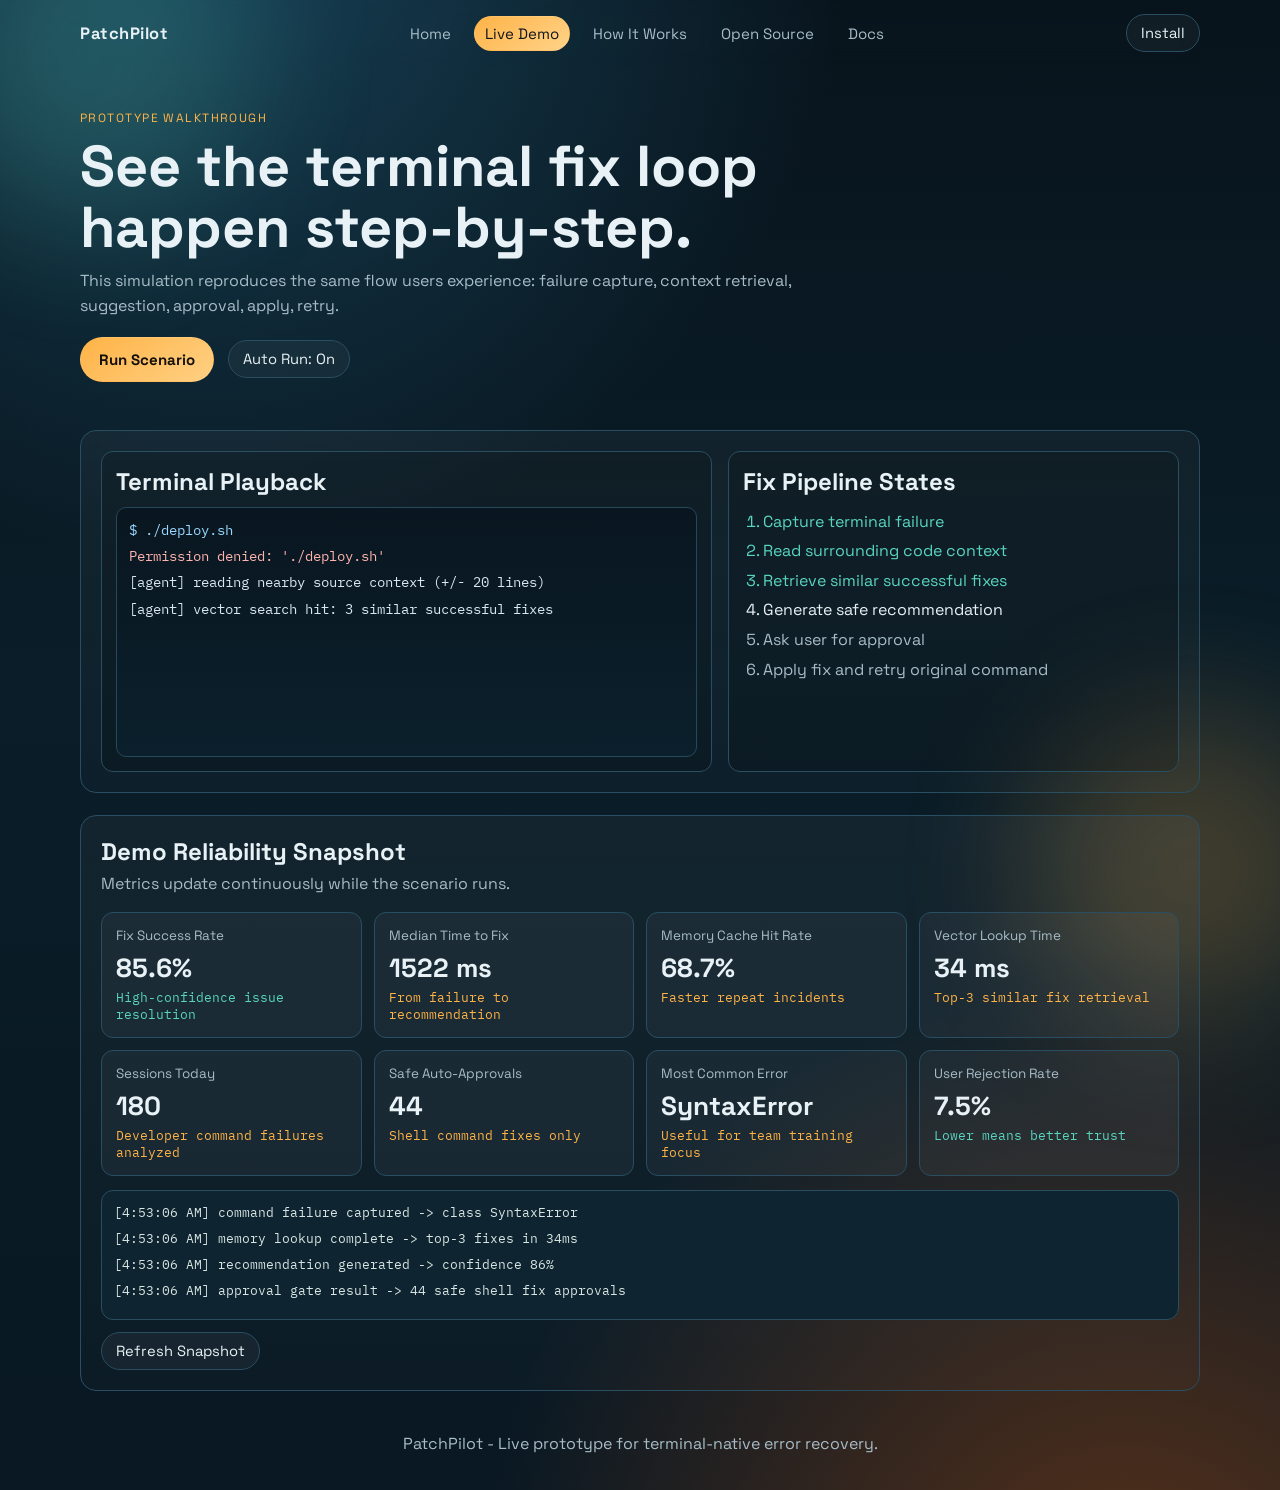
==== pages/demo.html @ 29120503 "feat: launch multi-page open-source product site" ====
<!doctype html>
<html lang="en">
<head>
  <meta charset="UTF-8" />
  <meta name="viewport" content="width=device-width, initial-scale=1.0" />
  <title>PatchPilot Live Demo | Terminal Fix Engine</title>
  <meta name="description" content="Watch PatchPilot simulate failure capture, reasoning, approval, and automatic command retry in a terminal-style prototype." />
  <link rel="preconnect" href="https://fonts.googleapis.com" />
  <link rel="preconnect" href="https://fonts.gstatic.com" crossorigin />
  <link href="https://fonts.googleapis.com/css2?family=Space+Grotesk:wght@400;500;700&family=IBM+Plex+Mono:wght@400;500&display=swap" rel="stylesheet" />
  <link rel="stylesheet" href="../assets/css/styles.css" />
</head>
<body data-page="demo">
  <div class="bg-glow bg-glow-a"></div>
  <div class="bg-glow bg-glow-b"></div>

  <header class="topbar wrap">
    <a href="../index.html" class="brand">PatchPilot</a>
    <nav class="nav">
      <a href="../index.html" data-nav="home">Home</a>
      <a href="demo.html" data-nav="demo">Live Demo</a>
      <a href="how-it-works.html" data-nav="how">How It Works</a>
      <a href="opensource.html" data-nav="oss">Open Source</a>
      <a href="docs.html" data-nav="docs">Docs</a>
    </nav>
    <a href="docs.html" class="ghost-btn">Install</a>
  </header>

  <main class="wrap">
    <section class="page-hero reveal">
      <p class="eyebrow">Prototype Walkthrough</p>
      <h1>See the terminal fix loop happen step-by-step.</h1>
      <p class="sub">This simulation reproduces the same flow users experience: failure capture, context retrieval, suggestion, approval, apply, retry.</p>
      <div class="hero-actions">
        <button type="button" class="cta-btn" id="runScenarioBtn">Run Scenario</button>
        <button type="button" class="ghost-btn" id="toggleAutoBtn">Auto Run: On</button>
      </div>
    </section>

    <section class="panel reveal demo-layout">
      <article>
        <h2>Terminal Playback</h2>
        <div class="terminal-proto" id="prototypeTerminal"></div>
      </article>
      <article>
        <h2>Fix Pipeline States</h2>
        <ol class="step-list" id="stepList">
          <li>Capture terminal failure</li>
          <li>Read surrounding code context</li>
          <li>Retrieve similar successful fixes</li>
          <li>Generate safe recommendation</li>
          <li>Ask user for approval</li>
          <li>Apply fix and retry original command</li>
        </ol>
      </article>
    </section>

    <section class="panel reveal">
      <div class="section-head">
        <h2>Demo Reliability Snapshot</h2>
        <p>Metrics update continuously while the scenario runs.</p>
      </div>
      <div class="metric-grid" id="metricGrid"></div>
      <div class="stream" id="eventStream"></div>
      <button class="ghost-btn refresh" id="refreshBtn" type="button">Refresh Snapshot</button>
    </section>
  </main>

  <footer class="wrap footer">
    <p>PatchPilot - Live prototype for terminal-native error recovery.</p>
  </footer>

  <script src="../assets/js/app.js"></script>
</body>
</html>
---- assets/css/styles.css ----
:root {
  --bg: #08141c;
  --bg-soft: #102532;
  --card: #153445;
  --ink: #e8f2f6;
  --muted: #a7bcc7;
  --line: #2a4e61;
  --accent: #ffb347;
  --accent-2: #59d5c0;
  --danger: #ff7b72;
  --ok: #86efac;
}

* { box-sizing: border-box; }

html {
  scroll-behavior: smooth;
}

body {
  margin: 0;
  font-family: "Space Grotesk", sans-serif;
  color: var(--ink);
  background:
    radial-gradient(circle at 16% -6%, #184359, transparent 34%),
    radial-gradient(circle at 88% 110%, #5a321a, transparent 33%),
    linear-gradient(180deg, #08141c, #0a1d28 45%, #091823);
  min-height: 100vh;
  overflow-x: hidden;
}

a {
  color: inherit;
}

.wrap {
  width: min(1120px, 92vw);
  margin: 0 auto;
}

.bg-glow {
  position: fixed;
  width: 320px;
  height: 320px;
  border-radius: 50%;
  pointer-events: none;
  filter: blur(70px);
  opacity: 0.22;
  z-index: 0;
}

.bg-glow-a {
  background: var(--accent-2);
  top: -100px;
  left: -72px;
}

.bg-glow-b {
  background: var(--accent);
  bottom: -130px;
  right: -70px;
}

.topbar {
  position: sticky;
  top: 0;
  z-index: 20;
  display: flex;
  align-items: center;
  justify-content: space-between;
  gap: 14px;
  padding: 14px 0;
  backdrop-filter: blur(8px);
}

.brand {
  font-size: 1.03rem;
  font-weight: 700;
  letter-spacing: 0.5px;
  text-decoration: none;
}

.nav {
  display: flex;
  align-items: center;
  gap: 12px;
}

.nav a {
  color: var(--muted);
  text-decoration: none;
  font-size: 0.94rem;
  border: 1px solid transparent;
  border-radius: 999px;
  padding: 7px 10px;
}

.nav a:hover {
  color: var(--ink);
  border-color: rgba(255, 255, 255, 0.13);
}

.nav a.active {
  color: #10151b;
  background: linear-gradient(145deg, var(--accent), #ffd389);
}

.ghost-btn {
  border: 1px solid var(--line);
  background: rgba(255, 255, 255, 0.04);
  color: var(--ink);
  border-radius: 999px;
  padding: 9px 14px;
  cursor: pointer;
  font-family: inherit;
  font-size: 0.92rem;
  text-decoration: none;
  transition: border-color 0.2s ease, transform 0.2s ease;
}

.ghost-btn:hover {
  border-color: var(--accent);
  transform: translateY(-1px);
}

.cta-btn,
.ghost-link {
  text-decoration: none;
}

.cta-btn {
  display: inline-block;
  border: 1px solid transparent;
  background: linear-gradient(145deg, var(--accent), #ffd083);
  color: #15110a;
  font-weight: 700;
  border-radius: 999px;
  padding: 12px 18px;
  cursor: pointer;
  font-family: inherit;
  font-size: 0.94rem;
  transition: transform 0.2s ease;
}

.cta-btn:hover {
  transform: translateY(-1px);
}

.ghost-link {
  color: var(--muted);
  border-bottom: 1px solid transparent;
  padding-bottom: 2px;
}

.ghost-link:hover {
  color: var(--ink);
  border-bottom-color: var(--line);
}

.hero,
.panel,
.page-hero,
.trust-bar,
.cta-panel {
  position: relative;
  z-index: 1;
}

.hero,
.page-hero {
  padding: 44px 0 26px;
}

.eyebrow {
  color: var(--accent);
  text-transform: uppercase;
  letter-spacing: 0.12em;
  font-size: 0.75rem;
}

h1 {
  margin: 10px 0;
  line-height: 1.06;
  font-size: clamp(2rem, 5vw, 3.6rem);
  max-width: 900px;
}

h2 {
  margin: 0;
}

h3 {
  margin: 0 0 6px;
  font-size: 1.03rem;
}

p { margin: 0; }

.sub {
  color: var(--muted);
  max-width: 760px;
  line-height: 1.58;
}

.hero-chips {
  margin-top: 20px;
  display: flex;
  flex-wrap: wrap;
  gap: 10px;
}

.hero-chips span {
  border: 1px solid var(--line);
  background: rgba(255, 255, 255, 0.05);
  border-radius: 999px;
  padding: 8px 12px;
  font-size: 0.84rem;
}

.hero-actions {
  margin-top: 18px;
  display: flex;
  flex-wrap: wrap;
  align-items: center;
  gap: 14px;
}

.top-gap {
  margin-top: 16px;
}

.terminal-demo {
  margin-top: 22px;
  border: 1px solid var(--line);
  border-radius: 14px;
  background: #0a1c26;
  padding: 14px;
  font-family: "IBM Plex Mono", monospace;
  font-size: 0.9rem;
  box-shadow: 0 16px 34px rgba(0, 0, 0, 0.2);
}

.terminal-demo p { margin: 0 0 8px; }
.terminal-demo p:last-child { margin-bottom: 0; }

.terminal-demo .err { color: #ffb39f; }
.terminal-demo .ok { color: #8de8b9; }

.trust-bar {
  margin: 10px 0 24px;
  border: 1px solid var(--line);
  border-radius: 16px;
  padding: 14px;
  background: rgba(255, 255, 255, 0.03);
}

.trust-bar p {
  color: var(--muted);
  margin-bottom: 10px;
}

.trust-logos {
  display: flex;
  flex-wrap: wrap;
  gap: 10px;
}

.trust-logos span {
  border: 1px solid var(--line);
  border-radius: 999px;
  padding: 7px 11px;
  background: rgba(0, 0, 0, 0.16);
  font-size: 0.84rem;
}

.panel {
  margin: 22px 0;
  border: 1px solid var(--line);
  border-radius: 16px;
  background: linear-gradient(180deg, rgba(255, 255, 255, 0.04), rgba(255, 255, 255, 0.015));
  padding: 20px;
}

.section-head p {
  margin-top: 6px;
  color: var(--muted);
}

.feature-grid {
  margin-top: 14px;
  display: grid;
  grid-template-columns: repeat(3, minmax(0, 1fr));
  gap: 12px;
}

.feature-grid article {
  border: 1px solid var(--line);
  border-radius: 12px;
  padding: 13px;
  background: rgba(0, 0, 0, 0.15);
}

.metric-grid {
  margin-top: 18px;
  display: grid;
  grid-template-columns: repeat(4, minmax(0, 1fr));
  gap: 12px;
}

.metric-card {
  border: 1px solid var(--line);
  border-radius: 12px;
  padding: 14px;
  background: rgba(255, 255, 255, 0.04);
}

.metric-label {
  color: var(--muted);
  font-size: 0.84rem;
}

.metric-value {
  margin-top: 7px;
  font-size: 1.64rem;
  font-weight: 700;
}

.metric-trend {
  margin-top: 4px;
  font-family: "IBM Plex Mono", monospace;
  font-size: 0.8rem;
}

.good { color: var(--accent-2); }
.warn { color: var(--accent); }
.bad { color: var(--danger); }

.stream {
  margin-top: 14px;
  border: 1px solid var(--line);
  border-radius: 12px;
  padding: 12px;
  background: #0e2430;
  font-family: "IBM Plex Mono", monospace;
  font-size: 0.84rem;
  max-height: 196px;
  overflow: auto;
}

.stream p {
  margin: 0 0 8px;
  color: #d8e6e3;
}

.refresh {
  margin-top: 12px;
}

.flow-list {
  margin: 12px 0 0;
  padding-left: 18px;
  line-height: 1.65;
}

.flow-list strong {
  color: var(--accent);
}

.safety-grid,
.roadmap-grid {
  margin-top: 12px;
  display: grid;
  grid-template-columns: repeat(2, minmax(0, 1fr));
  gap: 12px;
}

.safety-grid article,
.roadmap-grid article {
  border: 1px solid var(--line);
  border-radius: 12px;
  padding: 12px;
  background: rgba(0, 0, 0, 0.14);
}

.faq-list {
  margin-top: 12px;
  display: grid;
  gap: 10px;
}

details {
  border: 1px solid var(--line);
  border-radius: 10px;
  padding: 10px 12px;
  background: rgba(0, 0, 0, 0.16);
}

summary {
  cursor: pointer;
  font-weight: 500;
}

details p {
  color: var(--muted);
  margin-top: 8px;
  line-height: 1.5;
}

.cta-panel {
  margin: 24px 0 16px;
  border-radius: 16px;
  border: 1px solid var(--accent);
  background: linear-gradient(145deg, rgba(255, 179, 71, 0.22), rgba(89, 213, 192, 0.16));
  padding: 20px;
}

.cta-panel p {
  color: #ddf0eb;
}

.demo-layout {
  display: grid;
  grid-template-columns: 1.15fr 0.85fr;
  gap: 16px;
}

.demo-layout article {
  border: 1px solid var(--line);
  border-radius: 12px;
  padding: 14px;
  background: rgba(0, 0, 0, 0.14);
}

.terminal-proto {
  margin-top: 10px;
  border: 1px solid #26485b;
  border-radius: 10px;
  background: linear-gradient(180deg, #091620, #0b202c);
  min-height: 250px;
  max-height: 340px;
  overflow: auto;
  padding: 12px;
  font-family: "IBM Plex Mono", monospace;
  font-size: 0.85rem;
  line-height: 1.5;
}

.terminal-line {
  margin-bottom: 6px;
  white-space: pre-wrap;
}

.terminal-line.cmd { color: #9ad8ff; }
.terminal-line.err { color: #ffb4ad; }
.terminal-line.ok { color: var(--ok); }
.terminal-line.info { color: #d8e6f2; }

.step-list {
  margin: 10px 0 0;
  padding-left: 20px;
  line-height: 1.85;
}

.step-list li {
  color: var(--muted);
}

.step-list li.active {
  color: var(--ink);
}

.step-list li.done {
  color: var(--accent-2);
}

.code-block {
  margin-top: 12px;
  border: 1px solid var(--line);
  border-radius: 12px;
  background: #0b1f2a;
  overflow: auto;
}

.code-block pre {
  margin: 0;
  padding: 14px;
  font-family: "IBM Plex Mono", monospace;
  font-size: 0.84rem;
  color: #dbe6ec;
}

.footer {
  color: var(--muted);
  text-align: center;
  padding: 20px 0 36px;
}

.reveal {
  opacity: 0;
  transform: translateY(10px);
  animation: reveal 0.55s ease forwards;
}

.reveal:nth-of-type(2) { animation-delay: 0.08s; }
.reveal:nth-of-type(3) { animation-delay: 0.14s; }
.reveal:nth-of-type(4) { animation-delay: 0.2s; }
.reveal:nth-of-type(5) { animation-delay: 0.26s; }

@keyframes reveal {
  to {
    opacity: 1;
    transform: translateY(0);
  }
}

@media (max-width: 980px) {
  .feature-grid,
  .metric-grid {
    grid-template-columns: repeat(2, minmax(0, 1fr));
  }

  .demo-layout {
    grid-template-columns: 1fr;
  }
}

@media (max-width: 840px) {
  .topbar {
    flex-wrap: wrap;
    justify-content: center;
  }

  .nav {
    justify-content: center;
    flex-wrap: wrap;
  }
}

@media (max-width: 640px) {
  .feature-grid,
  .metric-grid,
  .safety-grid,
  .roadmap-grid {
    grid-template-columns: 1fr;
  }

  .hero-actions {
    flex-direction: column;
    align-items: stretch;
  }

  .hero-actions .cta-btn,
  .hero-actions .ghost-btn,
  .hero-actions .ghost-link {
    text-align: center;
  }
}
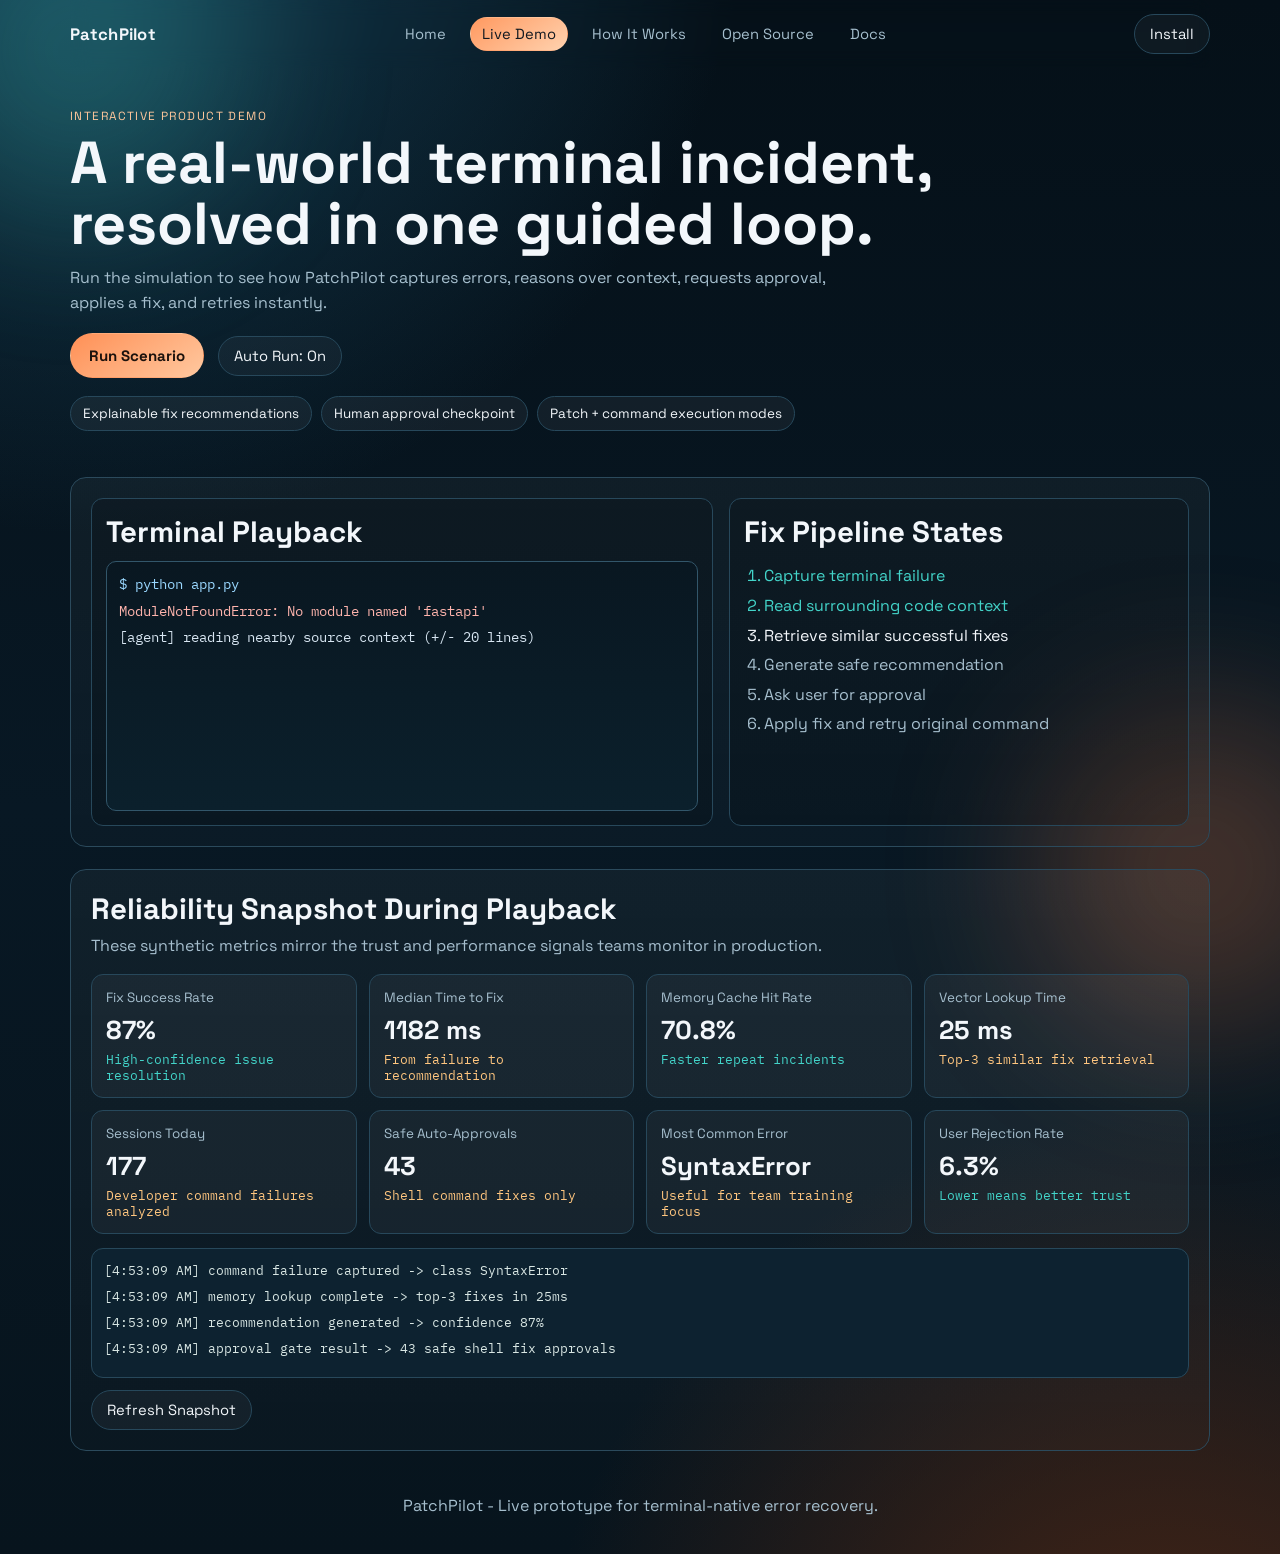
==== commit beb52ed0: "update" ====
--- a/pages/demo.html
+++ b/pages/demo.html
@@ -28,12 +28,17 @@
 
   <main class="wrap">
     <section class="page-hero reveal">
-      <p class="eyebrow">Prototype Walkthrough</p>
-      <h1>See the terminal fix loop happen step-by-step.</h1>
-      <p class="sub">This simulation reproduces the same flow users experience: failure capture, context retrieval, suggestion, approval, apply, retry.</p>
+      <p class="eyebrow">Interactive Product Demo</p>
+      <h1>A real-world terminal incident, resolved in one guided loop.</h1>
+      <p class="sub">Run the simulation to see how PatchPilot captures errors, reasons over context, requests approval, applies a fix, and retries instantly.</p>
       <div class="hero-actions">
         <button type="button" class="cta-btn" id="runScenarioBtn">Run Scenario</button>
         <button type="button" class="ghost-btn" id="toggleAutoBtn">Auto Run: On</button>
+      </div>
+      <div class="pill-row">
+        <span>Explainable fix recommendations</span>
+        <span>Human approval checkpoint</span>
+        <span>Patch + command execution modes</span>
       </div>
     </section>
 
@@ -57,8 +62,8 @@
 
     <section class="panel reveal">
       <div class="section-head">
-        <h2>Demo Reliability Snapshot</h2>
-        <p>Metrics update continuously while the scenario runs.</p>
+        <h2>Reliability Snapshot During Playback</h2>
+        <p>These synthetic metrics mirror the trust and performance signals teams monitor in production.</p>
       </div>
       <div class="metric-grid" id="metricGrid"></div>
       <div class="stream" id="eventStream"></div>
--- a/assets/css/styles.css
+++ b/assets/css/styles.css
@@ -1,65 +1,81 @@
 :root {
-  --bg: #08141c;
-  --bg-soft: #102532;
-  --card: #153445;
-  --ink: #e8f2f6;
-  --muted: #a7bcc7;
-  --line: #2a4e61;
-  --accent: #ffb347;
-  --accent-2: #59d5c0;
-  --danger: #ff7b72;
-  --ok: #86efac;
+  --bg: #051018;
+  --bg-soft: #0b1f2d;
+  --card: #112a3a;
+  --card-2: #0f2432;
+  --ink: #f3f7fb;
+  --muted: #a6bfce;
+  --line: #27485b;
+  --accent: #ff8243;
+  --accent-2: #43d4c9;
+  --danger: #ff7e87;
+  --ok: #8ff2b8;
 }
 
 * { box-sizing: border-box; }
 
-html {
-  scroll-behavior: smooth;
-}
+html { scroll-behavior: smooth; }
 
 body {
   margin: 0;
   font-family: "Space Grotesk", sans-serif;
   color: var(--ink);
   background:
-    radial-gradient(circle at 16% -6%, #184359, transparent 34%),
-    radial-gradient(circle at 88% 110%, #5a321a, transparent 33%),
-    linear-gradient(180deg, #08141c, #0a1d28 45%, #091823);
+    radial-gradient(circle at 7% -8%, #153f55, transparent 32%),
+    radial-gradient(circle at 91% 112%, #4b2615, transparent 30%),
+    linear-gradient(180deg, #051018, #081824 52%, #07141d);
   min-height: 100vh;
   overflow-x: hidden;
 }
 
-a {
-  color: inherit;
-}
+a { color: inherit; }
+p { margin: 0; }
 
 .wrap {
-  width: min(1120px, 92vw);
+  width: min(1140px, 92vw);
   margin: 0 auto;
 }
 
 .bg-glow {
   position: fixed;
-  width: 320px;
-  height: 320px;
+  width: 340px;
+  height: 340px;
   border-radius: 50%;
   pointer-events: none;
-  filter: blur(70px);
-  opacity: 0.22;
+  filter: blur(82px);
+  opacity: 0.24;
   z-index: 0;
 }
 
 .bg-glow-a {
   background: var(--accent-2);
-  top: -100px;
-  left: -72px;
+  top: -120px;
+  left: -92px;
 }
 
 .bg-glow-b {
   background: var(--accent);
-  bottom: -130px;
-  right: -70px;
-}
+  bottom: -140px;
+  right: -90px;
+}
+
+.launch-strip {
+  position: relative;
+  z-index: 12;
+  margin-top: 16px;
+  border: 1px solid #2b4f63;
+  border-radius: 999px;
+  padding: 9px 15px;
+  background: linear-gradient(90deg, rgba(67, 212, 201, 0.14), rgba(255, 130, 67, 0.14));
+  color: #d9f5ef;
+  display: flex;
+  justify-content: center;
+  gap: 8px;
+  font-size: 0.84rem;
+  letter-spacing: 0.01em;
+}
+
+.launch-strip strong { color: #fff3ea; }
 
 .topbar {
   position: sticky;
@@ -70,13 +86,13 @@
   justify-content: space-between;
   gap: 14px;
   padding: 14px 0;
-  backdrop-filter: blur(8px);
+  backdrop-filter: blur(9px);
 }
 
 .brand {
-  font-size: 1.03rem;
+  font-size: 1.04rem;
   font-weight: 700;
-  letter-spacing: 0.5px;
+  letter-spacing: 0.3px;
   text-decoration: none;
 }
 
@@ -89,20 +105,26 @@
 .nav a {
   color: var(--muted);
   text-decoration: none;
-  font-size: 0.94rem;
+  font-size: 0.92rem;
   border: 1px solid transparent;
   border-radius: 999px;
-  padding: 7px 10px;
+  padding: 7px 11px;
 }
 
 .nav a:hover {
   color: var(--ink);
-  border-color: rgba(255, 255, 255, 0.13);
+  border-color: rgba(255, 255, 255, 0.16);
 }
 
 .nav a.active {
-  color: #10151b;
-  background: linear-gradient(145deg, var(--accent), #ffd389);
+  color: #111820;
+  background: linear-gradient(145deg, #ff9960, #ffd2af);
+}
+
+.cta-btn,
+.ghost-btn,
+.ghost-link {
+  text-decoration: none;
 }
 
 .ghost-btn {
@@ -110,11 +132,10 @@
   background: rgba(255, 255, 255, 0.04);
   color: var(--ink);
   border-radius: 999px;
-  padding: 9px 14px;
+  padding: 10px 15px;
   cursor: pointer;
   font-family: inherit;
   font-size: 0.92rem;
-  text-decoration: none;
   transition: border-color 0.2s ease, transform 0.2s ease;
 }
 
@@ -123,16 +144,11 @@
   transform: translateY(-1px);
 }
 
-.cta-btn,
-.ghost-link {
-  text-decoration: none;
-}
-
 .cta-btn {
   display: inline-block;
   border: 1px solid transparent;
-  background: linear-gradient(145deg, var(--accent), #ffd083);
-  color: #15110a;
+  background: linear-gradient(145deg, #ff9056, #ffc89f);
+  color: #1c120d;
   font-weight: 700;
   border-radius: 999px;
   padding: 12px 18px;
@@ -142,9 +158,7 @@
   transition: transform 0.2s ease;
 }
 
-.cta-btn:hover {
-  transform: translateY(-1px);
-}
+.cta-btn:hover { transform: translateY(-1px); }
 
 .ghost-link {
   color: var(--muted);
@@ -168,53 +182,51 @@
 
 .hero,
 .page-hero {
-  padding: 44px 0 26px;
-}
-
-.eyebrow {
-  color: var(--accent);
+  padding: 40px 0 24px;
+}
+
+.hero-grid {
+  display: grid;
+  grid-template-columns: minmax(0, 1.1fr) minmax(0, 0.9fr);
+  gap: 16px;
+}
+
+.hero-panel {
+  border: 1px solid #2b4d60;
+  border-radius: 16px;
+  padding: 15px;
+  background: linear-gradient(180deg, rgba(19, 48, 66, 0.75), rgba(11, 31, 45, 0.75));
+}
+
+.eyebrow,
+.section-kicker {
+  color: #ffc79c;
   text-transform: uppercase;
   letter-spacing: 0.12em;
-  font-size: 0.75rem;
+  font-size: 0.74rem;
 }
 
 h1 {
   margin: 10px 0;
-  line-height: 1.06;
-  font-size: clamp(2rem, 5vw, 3.6rem);
-  max-width: 900px;
+  line-height: 1.03;
+  font-size: clamp(2.15rem, 5vw, 3.7rem);
+  max-width: 920px;
 }
 
 h2 {
   margin: 0;
+  font-size: clamp(1.45rem, 2.3vw, 2rem);
 }
 
 h3 {
-  margin: 0 0 6px;
+  margin: 0 0 7px;
   font-size: 1.03rem;
 }
 
-p { margin: 0; }
-
 .sub {
   color: var(--muted);
-  max-width: 760px;
+  max-width: 770px;
   line-height: 1.58;
-}
-
-.hero-chips {
-  margin-top: 20px;
-  display: flex;
-  flex-wrap: wrap;
-  gap: 10px;
-}
-
-.hero-chips span {
-  border: 1px solid var(--line);
-  background: rgba(255, 255, 255, 0.05);
-  border-radius: 999px;
-  padding: 8px 12px;
-  font-size: 0.84rem;
 }
 
 .hero-actions {
@@ -225,33 +237,78 @@
   gap: 14px;
 }
 
-.top-gap {
+.top-gap { margin-top: 16px; }
+
+.pill-row,
+.hero-chips {
+  margin-top: 18px;
+  display: flex;
+  flex-wrap: wrap;
+  gap: 9px;
+}
+
+.pill-row span,
+.hero-chips span {
+  border: 1px solid var(--line);
+  background: rgba(255, 255, 255, 0.05);
+  border-radius: 999px;
+  padding: 8px 12px;
+  font-size: 0.84rem;
+}
+
+.kpi-row {
   margin-top: 16px;
+  display: grid;
+  grid-template-columns: repeat(3, minmax(0, 1fr));
+  gap: 10px;
+}
+
+.kpi {
+  border: 1px solid var(--line);
+  border-radius: 12px;
+  padding: 12px;
+  background: rgba(0, 0, 0, 0.16);
+}
+
+.kpi strong {
+  display: block;
+  font-size: 1.32rem;
+}
+
+.kpi span {
+  color: var(--muted);
+  font-size: 0.83rem;
+}
+
+.stack-list {
+  margin: 0;
+  padding-left: 19px;
+  line-height: 1.72;
+  color: #d9e7ef;
 }
 
 .terminal-demo {
-  margin-top: 22px;
-  border: 1px solid var(--line);
-  border-radius: 14px;
-  background: #0a1c26;
+  margin-top: 14px;
+  border: 1px solid #345569;
+  border-radius: 12px;
+  background: #0b1f2a;
   padding: 14px;
   font-family: "IBM Plex Mono", monospace;
-  font-size: 0.9rem;
+  font-size: 0.88rem;
   box-shadow: 0 16px 34px rgba(0, 0, 0, 0.2);
 }
 
 .terminal-demo p { margin: 0 0 8px; }
 .terminal-demo p:last-child { margin-bottom: 0; }
-
-.terminal-demo .err { color: #ffb39f; }
-.terminal-demo .ok { color: #8de8b9; }
+.terminal-demo .err { color: #ffb3a8; }
+.terminal-demo .ok { color: var(--ok); }
 
 .trust-bar {
-  margin: 10px 0 24px;
-  border: 1px solid var(--line);
+  margin: 8px 0 24px;
+  border: 1px solid #304f61;
   border-radius: 16px;
   padding: 14px;
-  background: rgba(255, 255, 255, 0.03);
+  background: linear-gradient(90deg, rgba(255, 255, 255, 0.03), rgba(255, 255, 255, 0.07));
 }
 
 .trust-bar p {
@@ -260,29 +317,36 @@
 }
 
 .trust-logos {
-  display: flex;
-  flex-wrap: wrap;
+  display: grid;
+  grid-template-columns: repeat(4, minmax(0, 1fr));
   gap: 10px;
 }
 
 .trust-logos span {
   border: 1px solid var(--line);
-  border-radius: 999px;
-  padding: 7px 11px;
-  background: rgba(0, 0, 0, 0.16);
+  border-radius: 12px;
+  padding: 9px 11px;
+  background: rgba(0, 0, 0, 0.15);
   font-size: 0.84rem;
+  text-align: center;
 }
 
 .panel {
   margin: 22px 0;
-  border: 1px solid var(--line);
+  border: 1px solid #2b4a5c;
   border-radius: 16px;
   background: linear-gradient(180deg, rgba(255, 255, 255, 0.04), rgba(255, 255, 255, 0.015));
   padding: 20px;
 }
 
+.split-panel {
+  display: grid;
+  grid-template-columns: minmax(0, 1fr) minmax(0, 1fr);
+  gap: 14px;
+}
+
 .section-head p {
-  margin-top: 6px;
+  margin-top: 7px;
   color: var(--muted);
 }
 
@@ -293,11 +357,12 @@
   gap: 12px;
 }
 
-.feature-grid article {
+.feature-grid article,
+.split-panel article {
   border: 1px solid var(--line);
   border-radius: 12px;
   padding: 13px;
-  background: rgba(0, 0, 0, 0.15);
+  background: rgba(0, 0, 0, 0.14);
 }
 
 .metric-grid {
@@ -321,18 +386,18 @@
 
 .metric-value {
   margin-top: 7px;
-  font-size: 1.64rem;
+  font-size: 1.62rem;
   font-weight: 700;
 }
 
 .metric-trend {
   margin-top: 4px;
   font-family: "IBM Plex Mono", monospace;
-  font-size: 0.8rem;
+  font-size: 0.79rem;
 }
 
 .good { color: var(--accent-2); }
-.warn { color: var(--accent); }
+.warn { color: #ffc67f; }
 .bad { color: var(--danger); }
 
 .stream {
@@ -340,7 +405,7 @@
   border: 1px solid var(--line);
   border-radius: 12px;
   padding: 12px;
-  background: #0e2430;
+  background: #0d2230;
   font-family: "IBM Plex Mono", monospace;
   font-size: 0.84rem;
   max-height: 196px;
@@ -352,19 +417,15 @@
   color: #d8e6e3;
 }
 
-.refresh {
-  margin-top: 12px;
-}
+.refresh { margin-top: 12px; }
 
 .flow-list {
   margin: 12px 0 0;
   padding-left: 18px;
-  line-height: 1.65;
-}
-
-.flow-list strong {
-  color: var(--accent);
-}
+  line-height: 1.68;
+}
+
+.flow-list strong { color: #ffb888; }
 
 .safety-grid,
 .roadmap-grid {
@@ -409,13 +470,20 @@
 .cta-panel {
   margin: 24px 0 16px;
   border-radius: 16px;
-  border: 1px solid var(--accent);
-  background: linear-gradient(145deg, rgba(255, 179, 71, 0.22), rgba(89, 213, 192, 0.16));
+  border: 1px solid #ff9c67;
+  background: linear-gradient(145deg, rgba(255, 130, 67, 0.22), rgba(67, 212, 201, 0.16));
   padding: 20px;
 }
 
-.cta-panel p {
-  color: #ddf0eb;
+.cta-panel p { color: #ddf0eb; }
+
+.callout {
+  margin-top: 12px;
+  border: 1px dashed #3f6b7b;
+  border-radius: 12px;
+  padding: 12px;
+  color: #d3e5ef;
+  background: rgba(9, 29, 41, 0.7);
 }
 
 .demo-layout {
@@ -433,9 +501,9 @@
 
 .terminal-proto {
   margin-top: 10px;
-  border: 1px solid #26485b;
+  border: 1px solid #32566a;
   border-radius: 10px;
-  background: linear-gradient(180deg, #091620, #0b202c);
+  background: linear-gradient(180deg, #091721, #0b202c);
   min-height: 250px;
   max-height: 340px;
   overflow: auto;
@@ -461,17 +529,9 @@
   line-height: 1.85;
 }
 
-.step-list li {
-  color: var(--muted);
-}
-
-.step-list li.active {
-  color: var(--ink);
-}
-
-.step-list li.done {
-  color: var(--accent-2);
-}
+.step-list li { color: var(--muted); }
+.step-list li.active { color: var(--ink); }
+.step-list li.done { color: var(--accent-2); }
 
 .code-block {
   margin-top: 12px;
@@ -492,7 +552,7 @@
 .footer {
   color: var(--muted);
   text-align: center;
-  padding: 20px 0 36px;
+  padding: 22px 0 38px;
 }
 
 .reveal {
@@ -514,12 +574,18 @@
 }
 
 @media (max-width: 980px) {
+  .hero-grid,
+  .split-panel,
+  .demo-layout,
   .feature-grid,
-  .metric-grid {
+  .metric-grid,
+  .trust-logos {
     grid-template-columns: repeat(2, minmax(0, 1fr));
   }
 
-  .demo-layout {
+  .demo-layout,
+  .hero-grid,
+  .split-panel {
     grid-template-columns: 1fr;
   }
 }
@@ -534,13 +600,21 @@
     justify-content: center;
     flex-wrap: wrap;
   }
+
+  .launch-strip {
+    border-radius: 16px;
+    text-align: center;
+    line-height: 1.4;
+  }
 }
 
 @media (max-width: 640px) {
   .feature-grid,
   .metric-grid,
   .safety-grid,
-  .roadmap-grid {
+  .roadmap-grid,
+  .kpi-row,
+  .trust-logos {
     grid-template-columns: 1fr;
   }
 
